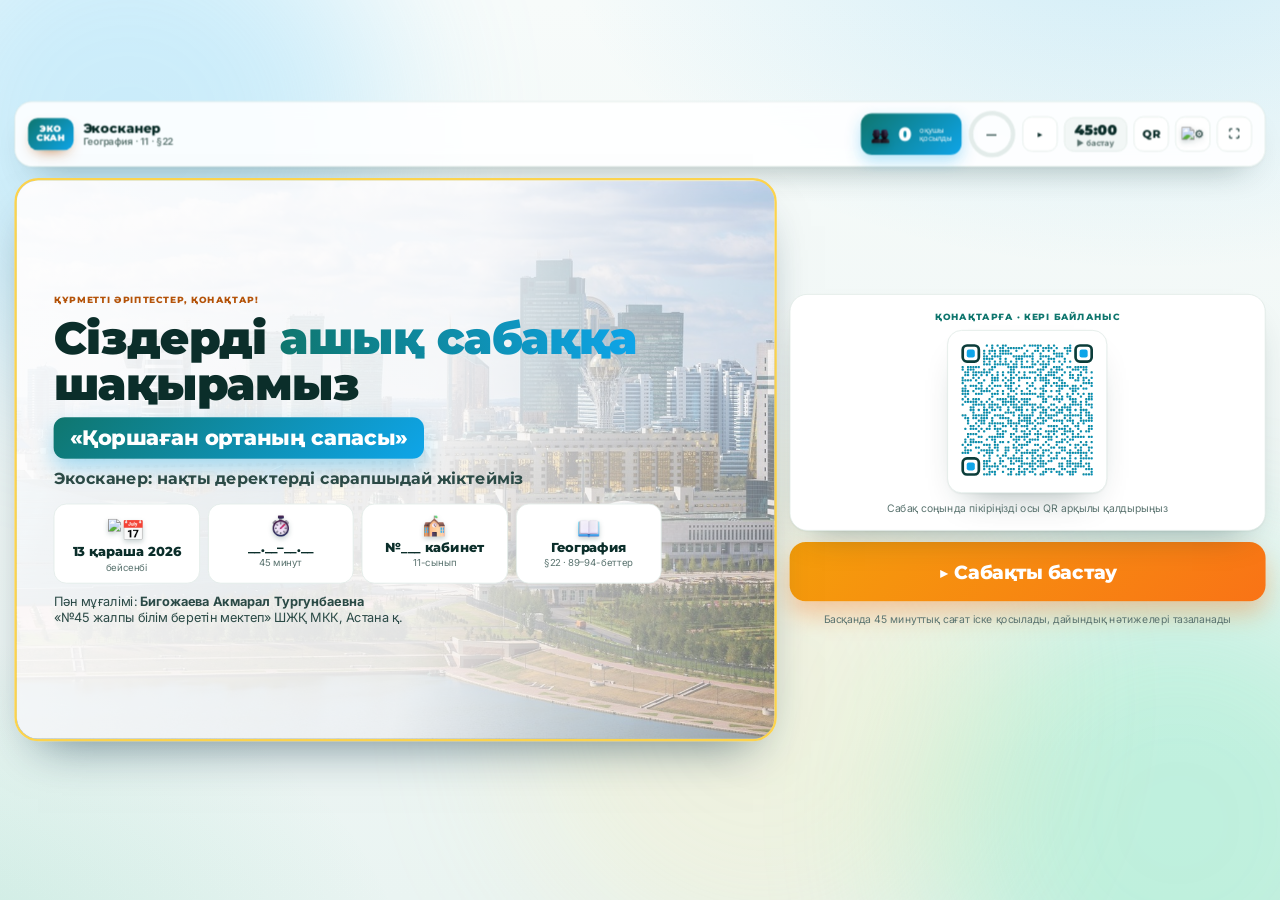
==== ekoskaner/index.html @ 91debafc "Экосканер: География 11 §22 ашық сабағы (тірі нәтижелер, видео, 6 тапсырма) Co-Authored-By: Claude O" ====
<!DOCTYPE html>
<html lang="kk">
<head>
<meta charset="utf-8">
<meta name="viewport" content="width=device-width, initial-scale=1">
<title>Экосканер · Қоршаған ортаның сапасы · География 11</title>
<meta name="description" content="География, 11-сынып, §22 «Қоршаған ортаның сапасы». Ашық сабақ: Экосканер — нақты деректерді жіктейміз.">
<link rel="preconnect" href="https://fonts.googleapis.com"><link rel="preconnect" href="https://fonts.gstatic.com" crossorigin>
<link href="https://fonts.googleapis.com/css2?family=Montserrat:wght@600;700;800;900&family=Inter:wght@400;500;600;700;800&display=swap" rel="stylesheet">
<link rel="stylesheet" href="style.css">
<link rel="stylesheet" href="scan.css">
</head>
<body>
<div class="aurora" aria-hidden="true"><i></i><i></i><i></i></div>

<div id="stageWrap">
  <div id="canvas">
    <header class="bar">
      <div class="case"><span class="case-no">ЭКО<br>СКАН</span><span class="case-t"><b>Экосканер</b><small>География · 11 · §22</small></span></div>
      <nav class="road" id="road"></nav>
      <div class="bar-r">
        <div class="join-chip" id="joinChip" title="Сабаққа қосылған оқушылар"><i>👥</i><b class="join-n">—</b><small>оқушы<br>қосылды</small></div>
        <div class="ring" id="ring" title="Кезең таймері"><svg viewBox="0 0 64 64"><circle cx="32" cy="32" r="28" class="rb"/><circle cx="32" cy="32" r="28" class="rf" id="ringF"/></svg><b id="ringT">00:00</b></div>
        <button class="ib" id="play" title="Кезең таймері: бастау / тоқтату">▶</button>
        <button class="clock" id="clock" title="Сабақтың 45 минуты. Басқанда жаңа сабақ басталады (дайындық нәтижелері тазаланады)"><b id="clk">45:00</b><small id="clkS">▶ бастау</small></button>
        <button class="ib" id="qrBtn" title="QR-код">QR</button>
        <button class="ib" id="gear" title="Мұғалімге">⚙</button>
        <button class="ib" id="fs" title="Толық экран">⛶</button>
      </div>
    </header>
    <main id="main"></main>
    <footer class="foot">
      <button class="nav" id="prev">← Алдыңғы</button>
      <div class="foot-c"><span id="partLbl"></span><b id="stLbl"></b></div>
      <button class="nav pri" id="next">Келесі →</button>
    </footer>
  </div>
</div>

<div id="phone" hidden></div>

<div class="modal" id="qrModal" hidden><div class="mbox"><button class="x" data-close>✕</button><h3 id="qrT">Телефонмен кір</h3><div id="qrBig"></div><p class="mono" id="qrUrl"></p></div></div>
<div class="modal" id="gearModal" hidden><div class="mbox wide"><button class="x" data-close>✕</button><h3>Мұғалімнің панелі</h3><div id="gearBody"></div></div></div>
<div class="over" id="over" hidden></div>
<div class="toast" id="toast"></div>

<script src="vendor/qrcode.js"></script>
<script src="data.js"></script>
<script src="live.js"></script>
<script src="emo.js"></script>
<script src="app.js"></script>
</body>
</html>
---- ekoskaner/style.css ----
:root{
  --ink:#0B2E2A;--ink2:#2B4A46;--mut:#5B7470;--line:#E1EBE8;--bg:#F4F9F8;
  --em:#0F766E;--em2:#10B981;--sky:#0EA5E9;--amb:#F5B700;--red:#DC2626;
  --g1:linear-gradient(120deg,#0B3D3A 0%,#0F766E 40%,#0E9F8E 65%,#0EA5E9 100%);
  --sh:0 1px 2px rgba(11,46,42,.06),0 22px 44px -26px rgba(11,46,42,.45);
  --d:"Montserrat",system-ui,sans-serif;--b:"Inter",system-ui,sans-serif;
}
*{box-sizing:border-box}[hidden]{display:none!important}
html,body{margin:0;height:100%;background:var(--bg);color:var(--ink);font-family:var(--b);-webkit-font-smoothing:antialiased;overflow:hidden}
button{font:inherit;color:inherit;cursor:pointer;border:0;background:none}
h1,h2,h3,h4{font-family:var(--d);margin:0;letter-spacing:-.01em}
p{margin:0}
.aurora{position:fixed;inset:0;z-index:0;background:radial-gradient(1000px 600px at 90% -10%,rgba(14,165,233,.18),transparent 60%),radial-gradient(900px 600px at -10% 110%,rgba(16,185,129,.16),transparent 60%),linear-gradient(180deg,#F7FBFA,#EAF4F2)}
.aurora i{position:absolute;width:40vw;height:40vw;border-radius:50%;filter:blur(80px);opacity:.35;animation:au 26s ease-in-out infinite alternate}
.aurora i:nth-child(1){background:#7dd3fc;left:-10vw;top:-10vw}.aurora i:nth-child(2){background:#6ee7b7;right:-12vw;bottom:-14vw;animation-duration:32s}.aurora i:nth-child(3){background:#fde68a;left:40vw;top:50vh;opacity:.18;animation-duration:38s}
@keyframes au{to{transform:translate(6vw,4vw) scale(1.1)}}

/* ---------- тақта кенебі 1600×900 ---------- */
#stageWrap{position:fixed;inset:0;z-index:1;display:grid;place-items:center}
#canvas{position:absolute;left:50%;top:50%;width:1600px;height:900px;transform-origin:center center;display:flex;flex-direction:column}
.bar{height:82px;margin:14px 18px 0;display:flex;align-items:center;gap:16px;padding:0 16px;background:rgba(255,255,255,.88);border:1px solid var(--line);border-radius:22px;box-shadow:var(--sh);backdrop-filter:blur(12px)}
.case{display:flex;align-items:center;gap:12px;flex:none}
.case-no{font:900 16px var(--d);color:#fff;background:linear-gradient(135deg,#B45309,#F5B700);padding:8px 12px;border-radius:12px;letter-spacing:.06em;box-shadow:0 8px 18px -10px #B45309}
.case-t{display:flex;flex-direction:column;line-height:1.15}.case-t b{font:800 16px var(--d)}.case-t small{color:var(--mut);font-size:12px;font-weight:600}
.road{flex:1;display:flex;gap:6px;align-items:center;min-width:0}
.road .pt{flex:1;display:flex;flex-direction:column;gap:5px;min-width:0}
.road .pt>b{font:800 11px var(--d);letter-spacing:.08em;text-transform:uppercase;color:var(--mut);white-space:nowrap;overflow:hidden;text-overflow:ellipsis}
.road .dots{display:flex;gap:4px}
.road .dots button{flex:1;height:10px;border-radius:5px;background:#E3ECEA;transition:all .3s}
.road .dots button.done{background:#9FDCC6}.road .dots button.on{background:linear-gradient(90deg,var(--em),var(--sky));box-shadow:0 0 0 3px rgba(14,165,233,.2)}
.road .pt.on>b{color:var(--em)}
.bar-r{display:flex;align-items:center;gap:8px;flex:none}
.ring{position:relative;width:60px;height:60px}.ring svg{width:100%;height:100%;transform:rotate(-90deg)}
.ring .rb{fill:none;stroke:#E3ECEA;stroke-width:6}.ring .rf{fill:none;stroke:var(--em);stroke-width:6;stroke-linecap:round;stroke-dasharray:176;transition:stroke-dashoffset .5s,stroke .3s}
.ring b{position:absolute;inset:0;display:grid;place-items:center;font:800 13px var(--d)}
.ring.warn .rf{stroke:var(--amb)}.ring.end .rf{stroke:var(--red)}
.ib{width:44px;height:44px;border-radius:12px;background:#fff;border:1px solid var(--line);font:800 14px var(--d);display:grid;place-items:center}
.ib:hover{border-color:var(--em)}
#play.on{background:var(--em);color:#fff;border-color:var(--em)}
.clock{display:flex;flex-direction:column;align-items:center;padding:4px 12px;border-radius:12px;background:#F2F7F6;border:1px solid var(--line);line-height:1.1}.clock b{font:900 18px var(--d)}.clock small{font-size:10px;color:var(--mut);font-weight:700}
main#main{flex:1;position:relative;margin:14px 18px;min-height:0}
.foot{height:58px;margin:0 18px 14px;display:flex;align-items:center;gap:14px}
.foot-c{flex:1;text-align:center;display:flex;flex-direction:column;line-height:1.2}.foot-c span{font:700 12px var(--d);letter-spacing:.1em;text-transform:uppercase;color:var(--mut)}.foot-c b{font:800 16px var(--d)}
.nav{height:48px;padding:0 22px;border-radius:14px;background:#fff;border:1px solid var(--line);font:800 15px var(--d);box-shadow:var(--sh)}
.nav.pri{background:linear-gradient(135deg,var(--em),var(--em2));color:#fff;border:0}

/* ---------- кезең ---------- */
.st{position:absolute;inset:0;display:flex;flex-direction:column;gap:16px;animation:stin .6s cubic-bezier(.2,.8,.2,1)}
@keyframes stin{from{opacity:0;transform:translateY(16px)}}
.hd{position:relative;overflow:hidden;padding:20px 28px 22px;border-radius:24px;background:var(--g1);color:#fff;box-shadow:0 26px 50px -30px rgba(11,61,58,.9);flex:none}
.hd::after{content:"";position:absolute;inset:auto 0 0 0;height:46px;background:url("data:image/svg+xml,%3Csvg xmlns='http://www.w3.org/2000/svg' viewBox='0 0 1200 60' preserveAspectRatio='none'%3E%3Cpath d='M0 30 C200 0 400 60 600 30 C800 0 1000 60 1200 30 V60 H0Z' fill='%23fff' fill-opacity='.10'/%3E%3C/svg%3E") 0 100%/1200px 46px repeat-x;animation:wv 16s linear infinite}
@keyframes wv{to{background-position:-1200px 100%}}
.hd .k{display:inline-flex;gap:8px;align-items:center;font:700 12px var(--d);letter-spacing:.14em;text-transform:uppercase;background:rgba(255,255,255,.14);border:1px solid rgba(255,255,255,.35);padding:6px 12px;border-radius:999px}
.hd h2{font-size:36px;font-weight:800;margin-top:10px}
.hd p{margin-top:6px;color:#DDF5EF;font-size:16px;max-width:1150px}
.hd .tag{position:absolute;right:26px;top:22px;font:900 14px var(--d);letter-spacing:.08em;color:#3b2a00;background:linear-gradient(135deg,#FDE68A,#F5B700);padding:10px 16px;border-radius:12px;transform:rotate(3deg);box-shadow:0 10px 20px -10px rgba(0,0,0,.5)}
.body{flex:1;min-height:0;display:grid;gap:16px}
.card{background:#fff;border:1px solid var(--line);border-radius:22px;padding:20px 22px;box-shadow:var(--sh);min-height:0;position:relative}
.card h3{font-size:20px;font-weight:800;margin-bottom:10px}
.lbl{font:800 11px var(--d);letter-spacing:.12em;text-transform:uppercase;color:var(--em)}
.big{font:900 54px var(--d);letter-spacing:-.02em;line-height:1}
.muted{color:var(--mut)}.sm{font-size:13px}
.src{position:absolute;right:18px;bottom:12px;font-size:12px;color:var(--mut);font-weight:600}
.btn{display:inline-flex;align-items:center;gap:8px;height:46px;padding:0 20px;border-radius:12px;font:800 15px var(--d);background:linear-gradient(135deg,var(--em),var(--em2));color:#fff;box-shadow:0 12px 24px -14px rgba(15,118,110,.9)}
.btn.lt{background:#fff;color:var(--ink);border:1px solid var(--line);box-shadow:none}
.btn.am{background:linear-gradient(135deg,#F59E0B,#F5B700);color:#2b1d00}
.pill{display:inline-block;font:700 13px var(--b);padding:6px 12px;border-radius:999px;background:#EAF6F3;color:var(--em);border:1px solid #CFEBE2}
.qr-wrap{display:flex;flex-direction:column;align-items:center;gap:8px}
.qr-wrap svg{width:100%;height:auto;display:block}
.qrbox{width:200px;padding:10px;background:#fff;border-radius:18px;border:1px solid var(--line);box-shadow:var(--sh)}
.live{display:flex;gap:10px;flex-wrap:wrap}.live div{flex:1;min-width:90px;background:#F4F9F8;border:1px solid var(--line);border-radius:14px;padding:10px 12px}.live b{font:900 26px var(--d);display:block}.live small{font-size:12px;color:var(--mut);font-weight:600}

/* welcome */
.wel{grid-template-columns:1.35fr 1fr}
.folder{position:relative;border-radius:26px;padding:34px 38px;background:linear-gradient(160deg,#FFFDF5,#FFF6DB);border:1px solid #F3E2A9;box-shadow:var(--sh);overflow:hidden}
.folder::before{content:"";position:absolute;left:34px;top:-1px;width:180px;height:16px;background:#F5D97A;border-radius:0 0 12px 12px}
.folder .stamp{position:absolute;right:30px;top:30px;font:900 20px var(--d);color:#B91C1C;border:4px solid #B91C1C;border-radius:12px;padding:8px 14px;transform:rotate(-10deg);opacity:.85;animation:stamp .7s .4s cubic-bezier(.3,1.6,.5,1) both}
@keyframes stamp{from{transform:rotate(-10deg) scale(2.4);opacity:0}}
.folder h1{font-size:54px;font-weight:900;line-height:1.02;margin-top:14px}
.folder h1 span{background:linear-gradient(90deg,var(--em),var(--sky));-webkit-background-clip:text;background-clip:text;color:transparent}
.folder .gr{font:700 22px var(--d);color:var(--ink2);margin-top:14px}
.folder .meta{display:flex;flex-wrap:wrap;gap:8px;margin-top:18px}
.folder .city{position:absolute;left:0;right:0;bottom:0;height:230px;opacity:.95;-webkit-mask:linear-gradient(transparent,#000 40%);mask:linear-gradient(transparent,#000 40%)}
.folder .city svg{width:100%;height:100%}
.join{display:flex;flex-direction:column;gap:14px;align-items:center;text-align:center}
.groups{display:flex;flex-direction:column;gap:8px;width:100%}
.groups div{display:flex;align-items:center;gap:10px;padding:10px 14px;border-radius:14px;background:#F4F9F8;border:1px solid var(--line);font-weight:700}.groups i{font-style:normal;font-size:20px}

/* goals, rules, assess */
.cols2{grid-template-columns:1.2fr 1fr}
.obj{display:flex;flex-direction:column;gap:10px}
.obj li{list-style:none;display:flex;gap:14px;align-items:flex-start;padding:12px 14px;border-radius:14px;background:#F7FBFA;border:1px solid var(--line);font-size:17px;font-weight:600;animation:rise .5s both}
.obj li b{flex:none;width:34px;height:34px;border-radius:10px;display:grid;place-items:center;color:#fff;background:linear-gradient(135deg,var(--em),var(--sky));font:900 15px var(--d)}
@keyframes rise{from{opacity:0;transform:translateY(14px)}}
.tiers{display:flex;flex-direction:column;gap:10px}.tiers div{padding:14px 16px;border-radius:16px;border-left:6px solid var(--em2);background:#F7FBFA;font-size:17px;animation:rise .5s both}.tiers div:nth-child(2){border-color:var(--sky)}.tiers div:nth-child(3){border-color:var(--amb)}
.rules{grid-template-columns:repeat(5,1fr)}
.rule{display:flex;flex-direction:column;align-items:center;text-align:center;gap:12px;padding:30px 18px;animation:rise .5s both}
.rule .ic{width:96px;height:96px;border-radius:28px;display:grid;place-items:center;font-size:48px;background:linear-gradient(160deg,#EAF6F3,#DDF0FB);box-shadow:inset 0 0 0 1px var(--line)}
.rule h4{font-size:19px;font-weight:800}.rule p{color:var(--mut);font-size:15px}
.crit{display:flex;flex-direction:column;gap:10px}.crit div{display:flex;gap:14px;align-items:center;padding:12px 14px;border-radius:14px;background:#F7FBFA;border:1px solid var(--line);font-size:17px;font-weight:600}
.crit b{flex:none;font:900 18px var(--d);color:#fff;background:linear-gradient(135deg,var(--em),var(--sky));padding:6px 12px;border-radius:10px}
.pbars{display:flex;flex-direction:column;gap:12px}.pbar{display:grid;grid-template-columns:230px 1fr 50px;gap:12px;align-items:center;font-weight:700}
.pbar i{height:16px;border-radius:8px;background:linear-gradient(90deg,var(--em2),var(--sky));animation:grow 1.2s both}@keyframes grow{from{width:0!important}}
.scale{display:grid;grid-template-columns:repeat(3,1fr);gap:10px;margin-top:16px}.scale div{padding:12px;border-radius:14px;text-align:center;font-weight:800}

/* brief */
.brief{grid-template-rows:1fr auto}
.bnav{display:flex;gap:8px;align-items:center;justify-content:center}
.bnav button{padding:8px 14px;border-radius:12px;background:#fff;border:1px solid var(--line);font:700 13px var(--d)}.bnav button.on{background:var(--em);color:#fff;border-color:var(--em)}
.bs{display:grid;gap:16px;min-height:0;animation:stin .5s both}
.diag{position:relative;display:grid;grid-template-columns:1fr 1.2fr 1fr;grid-template-rows:1fr 1fr;gap:18px;height:100%}
.diag .c{grid-column:2;grid-row:1/3;align-self:center;text-align:center;padding:30px;border-radius:30px;background:var(--g1);color:#fff;font:800 26px var(--d);box-shadow:var(--sh)}
.tile{border-radius:24px;padding:22px;color:#fff;display:flex;flex-direction:column;justify-content:center;gap:8px;font:800 24px var(--d);box-shadow:var(--sh);animation:pop .6s cubic-bezier(.3,1.5,.5,1) both}
.tile i{font-style:normal;font-size:52px}
@keyframes pop{from{opacity:0;transform:scale(.7)}}
.def{font-size:21px;line-height:1.5;font-weight:600}
.def b{color:var(--em)}
.norms{display:grid;grid-template-columns:repeat(4,1fr);gap:12px}.norms div{padding:18px 14px;border-radius:16px;text-align:center;font:800 17px var(--d);background:#F4F9F8;border:1px solid var(--line);animation:pop .5s both}
.haz{display:grid;grid-template-columns:repeat(4,1fr);gap:12px}.haz div{border-radius:18px;padding:16px;color:#fff;animation:pop .5s both}.haz b{font:900 36px var(--d);display:block}
.gtab{display:grid;grid-template-columns:repeat(4,1fr);gap:12px}.gtab div{border-radius:20px;padding:20px;color:#fff;animation:pop .5s both}.gtab b{font:900 26px var(--d);display:block;margin-bottom:8px}.gtab span{display:block;font-weight:700;font-size:17px}
.flow{display:flex;align-items:stretch;gap:12px}.flow div{flex:1;padding:20px;border-radius:20px;background:#fff;border:1px solid var(--line);box-shadow:var(--sh);animation:pop .5s both}.flow b{font:900 40px var(--d);color:var(--em);display:block}.flow span{font:800 18px var(--d)}.flow .ar{flex:none;align-self:center;font:900 30px var(--d);color:var(--sky);background:none;border:0;box-shadow:none;padding:0}
.facts{display:grid;grid-template-columns:repeat(3,1fr);gap:12px}.facts div{padding:14px 16px;border-radius:16px;background:#fff;border:1px solid var(--line);animation:pop .5s both}.facts b{font:900 28px var(--d);color:var(--em);display:block}.facts span{font-weight:700;font-size:15px;display:block}.facts small{color:var(--mut);font-size:12.5px}
.chart svg{width:100%;height:auto;display:block}.chart .ax{font:600 13px var(--b);fill:#5B7470}.chart .val{font:800 14px var(--d);fill:#0B2E2A}.chart .bnd{font:700 12px var(--b);fill:#9a5a3a}
.ch-line{stroke-dasharray:1;stroke-dashoffset:1;animation:dl 2.2s ease forwards}@keyframes dl{to{stroke-dashoffset:0}}
.ch-bar{animation:gb 1.3s cubic-bezier(.3,1.3,.5,1) both}@keyframes gb{from{transform:scaleY(0)}}
video{width:100%;height:100%;object-fit:contain;background:#000;border-radius:18px}
.scene{border-radius:20px;overflow:hidden;border:1px solid var(--line)}.scene svg{width:100%;height:100%;display:block}

/* тапсырма + тірі нәтиже */
.task{grid-template-columns:1fr 290px}
.side{display:flex;flex-direction:column;gap:12px}
.side .qrbox{width:100%}
.res{display:flex;flex-direction:column;gap:8px}
/* e1 */
.bank{display:flex;flex-wrap:wrap;gap:8px;min-height:60px;padding:10px;border-radius:16px;border:2px dashed #CFE3DE;background:#FAFDFC}
.chip{padding:10px 14px;border-radius:12px;background:#fff;border:1px solid var(--line);font-weight:700;font-size:15px;box-shadow:0 6px 12px -10px rgba(0,0,0,.4);transition:transform .15s}
.chip.sel{outline:3px solid var(--sky);transform:translateY(-2px)}.chip.ok{background:#E8F8F1;border-color:#86EFAC}.chip.no{background:#FDECEC;border-color:#FCA5A5}
.cats{display:grid;grid-template-columns:repeat(4,1fr);gap:12px;flex:1}
.cat{border-radius:18px;padding:12px;background:#F7FBFA;border:2px solid var(--line);display:flex;flex-direction:column;gap:8px;min-height:180px;transition:border-color .2s}
.cat h4{font-size:17px;font-weight:800}.cat.hot{border-color:var(--sky);background:#EFF8FE}
/* e2 / e5 / e3 questions */
.qs{display:flex;flex-direction:column;gap:10px;overflow:auto}
.q{padding:12px 14px;border-radius:16px;background:#F7FBFA;border:1px solid var(--line)}
.q p{font-weight:700;font-size:16px;margin-bottom:8px}
.opts{display:flex;flex-wrap:wrap;gap:8px}
.opt{padding:9px 14px;border-radius:12px;background:#fff;border:1px solid var(--line);font-weight:700;font-size:14px}
.opt.ok{background:#16A34A;color:#fff;border-color:#16A34A}.opt.no{background:#DC2626;color:#fff;border-color:#DC2626}.opt.dim{opacity:.5}
.exp{margin-top:8px;font-size:14px;color:var(--ink2);font-weight:600}
.score{font:900 22px var(--d);color:var(--em)}
/* e3 lab */
.lab-r{padding:14px 16px;border-radius:16px;background:#F7FBFA;border:1px solid var(--line)}
.lab-r .h{display:flex;justify-content:space-between;font-weight:800;font-size:17px}.lab-r .h span{color:var(--mut);font-weight:600}
.lab-r input{width:100%;accent-color:var(--em);height:26px;margin:8px 0 2px}
.lab-r .v{font:900 22px var(--d);color:var(--em)}
.lab-f{font:800 24px/1.6 var(--d)}.lab-f .ok{color:var(--em)}.lab-f .bad{color:var(--red)}
.meter{position:relative;height:30px;border-radius:15px;background:#EEF3F2;overflow:hidden}.meter i{display:block;height:100%;border-radius:15px;transition:width .4s}.meter .one{position:absolute;left:50%;top:0;bottom:0;border-left:3px dashed var(--ink);padding-left:8px;font:800 12px var(--d);line-height:30px}
.verd{margin-top:10px;font:800 18px var(--d);padding:10px 14px;border-radius:12px}.verd.ok{background:#E8F8F1;color:var(--em)}.verd.bad{background:#FDECEC;color:#B91C1C}
/* e4 */
.tabs{display:flex;gap:8px}.tabs button{padding:10px 16px;border-radius:12px;background:#fff;border:1px solid var(--line);font:800 14px var(--d)}.tabs button.on{background:var(--ink);color:#fff;border-color:var(--ink)}
.chat{flex:1;min-height:0;overflow:auto;border-radius:20px;padding:18px;background:linear-gradient(160deg,#0B2E2A,#0F4C47);display:flex;flex-direction:column;gap:12px}
.chat .ai{align-self:center;font:700 12px var(--d);letter-spacing:.1em;color:#FDE68A;text-transform:uppercase}
.msg{max-width:88%;padding:12px 16px;border-radius:18px;font-size:16px;line-height:1.5}
.msg.q{align-self:flex-end;background:var(--amb);color:#2b1d00;font-weight:700}
.msg.a{align-self:flex-start;background:#fff}
.sent{cursor:pointer;border-radius:6px;padding:1px 3px;transition:background .2s}.sent:hover{background:#FEF3C7}
.sent.err{background:#FDECEC;text-decoration:line-through;text-decoration-color:var(--red)}.sent.fine{background:#E8F8F1}
.fix{display:block;margin:6px 0 10px;padding:10px 12px;border-radius:12px;background:#FFFBEB;border:1px solid #FDE68A;font-size:14px}
.fix .opts{margin-top:6px}
/* verdict */
.ver{grid-template-columns:1fr 1fr 1.1fr}
.lead{display:flex;flex-direction:column;gap:8px}.lead div{display:grid;grid-template-columns:34px 1fr 60px;align-items:center;gap:8px;padding:10px 12px;border-radius:12px;background:#F7FBFA;border:1px solid var(--line);font-weight:700}
.lead div:nth-child(1){background:#FFF7DB;border-color:#FDE68A}.lead i{font-style:normal;font:900 18px var(--d);color:var(--em)}.lead span:last-child{text-align:right;font:900 18px var(--d)}
.gbars{display:flex;flex-direction:column;gap:12px}.gb{display:grid;grid-template-columns:150px 1fr 50px;gap:10px;align-items:center;font-weight:700}.gb .tr{height:22px;border-radius:11px;background:#EEF3F2;overflow:hidden}.gb .tr i{display:block;height:100%;border-radius:11px;transition:width .8s}
.vlist{display:flex;flex-direction:column;gap:10px}.vlist div{padding:12px 14px;border-radius:14px;background:#F7FBFA;border-left:5px solid var(--em2);font-size:16px;font-weight:600;animation:rise .5s both}
.closed{position:absolute;right:24px;bottom:20px;font:900 22px var(--d);color:#B91C1C;border:4px solid #B91C1C;border-radius:12px;padding:8px 14px;transform:rotate(-8deg);animation:stamp .7s 1.6s cubic-bezier(.3,1.6,.5,1) both}
/* feedback */
.fb{grid-template-columns:1fr 1.25fr}
.sky{display:grid;grid-template-columns:repeat(4,1fr);gap:10px}.sky button{padding:14px 8px;border-radius:16px;border:1px solid var(--line);display:flex;flex-direction:column;align-items:center;gap:6px;font-weight:700;font-size:14px}
.sky button i{font-style:normal;font-size:38px}.sky button b{font:900 24px var(--d)}
.sky button:nth-child(1){background:#EFEDEA}.sky button:nth-child(2){background:#EEF5F9}.sky button:nth-child(3){background:#EAF7FF}.sky button:nth-child(4){background:#E9FBF1}
.wall{display:grid;grid-template-columns:repeat(2,1fr);gap:10px;overflow:auto;align-content:start}
.note{padding:12px 14px;border-radius:16px;background:#FFFDF2;border:1px solid #FDE68A;font-size:14.5px;animation:pop .5s both}.note b{display:block;font-family:var(--d);font-size:13px;color:var(--em)}.note .st{color:#F59E0B}
.inp,textarea{width:100%;font:inherit;font-size:15px;padding:11px 13px;border-radius:12px;border:1px solid #CFE3DE;background:#fff}
textarea{min-height:70px;resize:vertical}
.stars{display:flex;gap:4px}.stars button{font-size:28px;filter:grayscale(1);opacity:.4}.stars button.on{filter:none;opacity:1}
/* home, bye */
.hw{grid-template-columns:repeat(3,1fr)}.hw .card{display:flex;flex-direction:column;gap:12px;animation:rise .5s both}.hw .lv{align-self:flex-start}
.bye{display:grid;grid-template-columns:1fr 1.1fr;gap:16px}
.bye .w{display:flex;flex-direction:column;justify-content:center;gap:18px;padding:40px}
.bye h1{font-size:64px;font-weight:900;background:linear-gradient(90deg,var(--em),var(--sky));-webkit-background-clip:text;background-clip:text;color:transparent}
.bye .wish{font:700 26px/1.45 var(--d);color:var(--ink2)}

/* модаль, overlay, toast */
.modal{position:fixed;inset:0;z-index:50;background:rgba(11,46,42,.45);display:grid;place-items:center;backdrop-filter:blur(4px)}
.mbox{position:relative;background:#fff;border-radius:24px;padding:26px;width:min(520px,92vw);max-height:90vh;overflow:auto;text-align:center;box-shadow:var(--sh)}
.mbox.wide{width:min(860px,94vw);text-align:left}
.mbox .x{position:absolute;right:14px;top:12px;font-size:20px}
#qrBig{width:min(380px,80vw);margin:14px auto}
.mono{font:600 12px ui-monospace,monospace;color:var(--mut);word-break:break-all}
.over{position:fixed;inset:0;z-index:60;background:rgba(11,46,42,.55);display:grid;place-items:center;backdrop-filter:blur(6px)}
.over .ob{background:#fff;border-radius:28px;padding:34px 48px;text-align:center;box-shadow:var(--sh)}
.over .ob b{display:block;font:900 96px var(--d);color:var(--em)}
.toast{position:fixed;left:50%;bottom:28px;transform:translate(-50%,120px);z-index:70;background:var(--ink);color:#fff;padding:12px 20px;border-radius:14px;font-weight:700;transition:transform .35s}
.toast.on{transform:translate(-50%,0)}
.gear-grid{display:grid;grid-template-columns:repeat(2,1fr);gap:12px;margin-top:14px}
.gear-grid button{text-align:left;padding:14px 16px;border-radius:14px;border:1px solid var(--line);background:#F7FBFA}.gear-grid b{display:block;font-family:var(--d)}.gear-grid small{color:var(--mut)}
.kmj table{width:100%;border-collapse:collapse;font-size:13.5px}.kmj td,.kmj th{border:1px solid var(--line);padding:7px 9px;vertical-align:top;text-align:left}.kmj th{background:#EAF6F3}

/* ---------- ТЕЛЕФОН ---------- */
body.ph{overflow:auto}
body.ph #stageWrap{display:none}
#phone{position:relative;z-index:1;max-width:560px;margin:0 auto;padding:14px 14px 40px;display:flex;flex-direction:column;gap:14px}
.ph-top{display:flex;align-items:center;gap:10px;padding:10px 12px;border-radius:18px;background:#fff;border:1px solid var(--line);box-shadow:var(--sh)}
.ph-top .me{flex:1;font-weight:800}.ph-top .sc{font:900 18px var(--d);color:var(--em)}
.ph-h{padding:16px 18px;border-radius:20px;background:var(--g1);color:#fff}.ph-h small{font:700 11px var(--d);letter-spacing:.12em;text-transform:uppercase;opacity:.85}.ph-h h2{font-size:22px;margin-top:4px}
.ph .card{padding:16px}
.ph .cats{grid-template-columns:1fr 1fr}
.ph .cat{min-height:110px}
.ph-list{display:flex;flex-direction:column;gap:8px}.ph-list button{text-align:left;padding:14px 16px;border-radius:14px;background:#fff;border:1px solid var(--line);font-weight:700;display:flex;justify-content:space-between}
.ph-list button.now{border-color:var(--em);background:#EAF6F3}
.gpick{display:flex;flex-direction:column;gap:8px}.gpick button{padding:14px;border-radius:14px;border:2px solid var(--line);background:#fff;font-weight:800;text-align:left}.gpick button.on{border-color:var(--em);background:#EAF6F3}
.follow{font-size:13px;color:var(--mut);text-align:center}
/* Gemini видеосы — кинематографиялық фон */
.folder.vid{background:#06222A;border-color:rgba(255,255,255,.18);color:#fff}
.folder.vid .fv{position:absolute;inset:0;width:100%;height:100%;object-fit:cover;z-index:0}
.folder.vid .fshade{position:absolute;inset:0;z-index:0;background:linear-gradient(100deg,rgba(4,28,34,.92) 0%,rgba(4,28,34,.72) 45%,rgba(4,28,34,.15) 100%),linear-gradient(0deg,rgba(4,28,34,.7),transparent 45%)}
.folder.vid>*:not(.fv):not(.fshade){position:relative;z-index:1}
.folder.vid .stamp{position:absolute}
.folder.vid h1{color:#fff}.folder.vid h1 span{background:linear-gradient(90deg,#5EEAD4,#7DD3FC);-webkit-background-clip:text;background-clip:text;color:transparent}
.folder.vid .lbl{color:#A7F3D0}.folder.vid .gr{color:#E2F3F1}.folder.vid .muted{color:#CDE3E0!important}
.folder.vid .pill{background:rgba(255,255,255,.14);color:#fff;border:1px solid rgba(255,255,255,.25);backdrop-filter:blur(6px)}
.vcard{position:relative;overflow:hidden}.vcard video{position:absolute;inset:0;width:100%;height:100%;object-fit:cover}
.vcard .vcap{position:absolute;left:20px;right:20px;bottom:20px;padding:14px 20px;border-radius:16px;background:rgba(4,28,34,.68);backdrop-filter:blur(8px);color:#fff;font:700 22px var(--d)}.vcard .vcap b{color:#FCD34D}
.body>*{min-height:0}.task>.card,.task>aside{min-height:0;overflow:auto}
.rule{justify-content:center;position:relative;overflow:hidden}
.rule .ic{width:96px!important;height:96px!important;font-size:50px!important}
.rule h4{font-size:22px!important}.rule p{font-size:16px!important;line-height:1.5}
.rule::after{content:attr(data-n);position:absolute;right:14px;bottom:-18px;font:900 120px var(--d);color:rgba(15,118,110,.07)}
.wel .folder{min-height:0}
.folder.vid .stamp{position:absolute!important;z-index:2;top:30px!important;right:34px!important;left:auto!important;bottom:auto!important;width:auto!important;height:auto!important;color:#FECDD3!important;border-color:#F43F5E!important;background:rgba(80,0,16,.35);text-shadow:0 0 14px rgba(244,63,94,.7)}
/* ===== 3D иконкалар мен инфографика ===== */
.e3{height:1.25em;width:auto;vertical-align:-.26em;display:inline-block;filter:drop-shadow(0 3px 3px rgba(0,50,50,.22));user-select:none}
@keyframes fl{0%,100%{transform:translateY(0) rotate(0) scale(1)}50%{transform:translateY(-9%) rotate(-5deg) scale(1.04)}}
@keyframes spin3{0%,100%{transform:perspective(500px) rotateY(-14deg) translateY(0)}50%{transform:perspective(500px) rotateY(14deg) translateY(-6%)}}
.rule .ic .e3,.tile i .e3,.sky i .e3,.fi .e3,.big3 .e3,.gi .e3,.groups i .e3,.diag .e3{animation:fl 3.6s ease-in-out infinite;filter:drop-shadow(0 10px 8px rgba(0,40,40,.28))}
.rule:nth-child(2n) .e3,.tile:nth-child(2n) .e3,.sky button:nth-child(2n) .e3,.facts div:nth-child(2n) .e3{animation-delay:-1.4s}
.rule:nth-child(3n) .e3,.facts div:nth-child(3n) .e3{animation-delay:-2.4s}
.rule .ic{background:radial-gradient(circle at 50% 35%,#fff,#E3F3F0 70%)!important;box-shadow:inset 0 -6px 14px rgba(15,118,110,.12),0 10px 24px rgba(15,118,110,.14)!important}
.rule .ic .e3{height:68px}
.tile i .e3{height:84px}.tile{position:relative;overflow:hidden}
.tile::before,.gtab div::before,.haz div::before,.diag .c::before{content:"";position:absolute;inset:0;background:linear-gradient(115deg,transparent 30%,rgba(255,255,255,.35) 45%,transparent 60%);transform:translateX(-120%);animation:shine 5s ease-in-out infinite;pointer-events:none}
@keyframes shine{0%,60%{transform:translateX(-120%)}100%{transform:translateX(120%)}}
.tile,.gtab div,.haz div{box-shadow:inset 0 2px 0 rgba(255,255,255,.35),inset 0 -10px 18px rgba(0,0,0,.14),0 9px 0 rgba(0,0,0,.14),0 22px 34px rgba(0,40,40,.18)!important;position:relative;overflow:hidden}
.diag .c{position:relative;overflow:hidden;animation:spin3 7s ease-in-out infinite}
.sky button i .e3{height:56px}
.facts div{position:relative;padding-left:84px!important;min-height:92px}.fi{position:absolute;left:12px;top:50%;margin-top:-30px;font-style:normal}.fi .e3{height:60px}
.big3{font-size:0}.big3 .e3{height:92px}.hwc{align-items:flex-start}
.gtab .gi{font-style:normal;float:right}.gtab .gi .e3{height:58px;margin:-6px -4px 0 0}
.groups i .e3{height:30px}
.obj li .e3{height:1.5em;vertical-align:-.4em}
.tiers .e3{height:1.6em;vertical-align:-.45em}
.cat h4 .e3{height:1.6em}
.chip .e3,.opt .e3{height:1.2em}
.ch-bar{animation:barUp .9s cubic-bezier(.3,1.3,.5,1) both}@keyframes barUp{from{transform:scaleY(0)}}
.ch-area{animation:fadeA 1.4s .4s both}@keyframes fadeA{from{opacity:0}}
.flow div .e3{height:44px;display:block;margin:4px 0 6px;animation:fl 3.6s ease-in-out infinite}
.norms div .e3{height:46px;display:block;margin:0 auto 8px;animation:fl 4s ease-in-out infinite}
.haz div .e3{height:34px}
.vlist .e3{height:1.6em;vertical-align:-.45em}
.ph .e3{vertical-align:-.3em}
.gpick .e3{height:1.5em}

.facts{gap:10px}.facts div{padding:10px 12px 10px 70px!important;min-height:0}.fi{left:10px;margin-top:-24px}.fi .e3{height:48px}.facts b{font-size:24px}
.bs{min-height:0;overflow:hidden}.bs .facts div{min-height:0}.bs .facts small{display:none}
---- ekoskaner/scan.css ----
/* ЭКОСКАНЕР — қосымша стильдер (style.css негізінде) */
:root{--scan:#14B8A6;--scan2:#0EA5E9}
.case-no{font-size:11px!important;line-height:1.05;text-align:center;background:linear-gradient(135deg,#0F766E,#0EA5E9)!important;padding:8px 10px!important}
.case-no.sm{font-size:10px!important;padding:6px 8px!important;color:#fff;border-radius:10px;font-weight:900}
.road .pt.p0{flex:.35}
.join-chip{display:flex;align-items:center;gap:6px;height:52px;padding:0 12px;border-radius:14px;background:linear-gradient(135deg,#0F766E,#0EA5E9);color:#fff;box-shadow:0 8px 18px rgba(14,165,233,.3)}
.join-chip i{font-style:normal;font-size:20px}.join-chip b{font:900 24px var(--d);min-width:24px;text-align:center}.join-chip small{font-size:9.5px;line-height:1.1;opacity:.9}
.join-chip.off{filter:grayscale(1);opacity:.55}
.clock{cursor:pointer;border:1px solid var(--line)}.clock.on{background:linear-gradient(135deg,#0F766E,#0EA5E9);color:#fff;border-color:transparent}.clock.on small{color:#E0F7F4}
.trow{display:flex;gap:10px;align-items:center;flex-wrap:wrap;margin-top:10px}.trow.c{justify-content:center}
.fcol{display:flex;flex-direction:column;gap:10px}.c{text-align:center;align-items:center}
.lbl.gold{color:#B45309}
/* шақырту */
body.inviting .foot,body.inviting .road{visibility:hidden}
.inv{grid-template-columns:1.6fr 1fr}
.inv-card{position:relative;border-radius:30px;overflow:hidden;box-shadow:0 30px 60px -30px rgba(0,40,60,.6);border:3px solid #FCD34D}
.inv-ph{position:absolute;inset:0;background-size:cover;background-position:center;animation:kb 20s ease-in-out infinite alternate}
@keyframes kb{from{transform:scale(1)}to{transform:scale(1.1)}}
.inv-in{position:relative;height:100%;padding:40px 46px;display:flex;flex-direction:column;gap:12px;justify-content:center;background:linear-gradient(100deg,rgba(255,255,255,.95) 0%,rgba(255,255,255,.88) 55%,rgba(255,255,255,.35) 100%)}
.inv-in h1{font-size:56px;font-weight:900;line-height:1.04}.inv-in h1 span{background:linear-gradient(90deg,#0F766E,#0EA5E9);-webkit-background-clip:text;background-clip:text;color:transparent}
.inv-topic{display:inline-block;align-self:flex-start;padding:10px 20px;border-radius:14px;background:linear-gradient(135deg,#0F766E,#0EA5E9);color:#fff;font:800 26px var(--d);box-shadow:0 12px 26px rgba(14,165,233,.35)}
.inv-sub{font:700 20px var(--d);color:var(--ink2)}
.inv-grid{display:grid;grid-template-columns:repeat(4,1fr);gap:10px;margin-top:8px;max-width:760px}
.inv-grid div{background:#fff;border:1px solid var(--line);border-radius:16px;padding:12px;text-align:center;display:flex;flex-direction:column;gap:2px}
.inv-grid i{font-style:normal;font-size:24px}.inv-grid b{font:800 16px var(--d)}.inv-grid small{color:var(--mut);font-size:12px}
.inv-t{font-size:16px;color:var(--ink2)}
.inv-side{display:flex;flex-direction:column;gap:14px;justify-content:center}
.btn.big{height:74px;font-size:24px;border-radius:20px;justify-content:center}
.btn.go{background:linear-gradient(135deg,#F59E0B,#F97316);color:#fff;box-shadow:0 16px 30px rgba(249,115,22,.35);animation:pulse 2s infinite}
@keyframes pulse{0%,100%{transform:scale(1)}50%{transform:scale(1.03)}}
/* сәлемдесу */
.wel2{grid-template-columns:1.5fr 1fr}
.hook{position:relative;border-radius:26px;overflow:hidden;background-size:cover;background-position:center}
.hook-in{position:absolute;inset:0;padding:30px 34px;display:flex;flex-direction:column;justify-content:flex-end;gap:14px;background:linear-gradient(180deg,rgba(2,20,24,.15),rgba(2,20,24,.85));color:#fff}
.hook-in .lbl{color:#5EEAD4}.hook-in h3{font-size:32px;font-weight:900}
.hooks{display:grid;grid-template-columns:repeat(4,1fr);gap:10px}
.hooks div{position:relative;padding:14px;border-radius:16px;background:rgba(4,30,36,.75);border:1px solid rgba(94,234,212,.45);animation:stin .6s both}
.hooks b{display:block;font:900 28px var(--d)}.hooks span{font-size:12.5px;opacity:.85}
.hooks em{position:absolute;right:-8px;top:-10px;width:28px;height:28px;border-radius:50%;background:#F43F5E;font:900 17px/28px var(--d);font-style:normal;text-align:center}
.join .qrbox{width:210px}
.groups div{--gc:#0F766E;border-left:6px solid var(--gc)}.groups div b{margin-left:auto;font:900 20px var(--d);color:var(--gc)}
.bigjoin{display:flex;align-items:baseline;gap:10px;justify-content:center}.bigjoin b{font:900 54px var(--d);color:var(--em)}.bigjoin span{font-weight:700;color:var(--mut)}
.crit div span small{color:var(--mut);font-weight:700}
.scale.v{grid-template-columns:1fr;gap:8px}.scale.v div{padding:14px;font-size:17px}
.pbar span small{display:block;color:var(--mut);font-size:12px}
.vid{grid-template-rows:1fr}.vid video{height:100%}
/* жаңа сабақ */
.learn{grid-template-rows:auto 1fr;gap:12px}
.lnav{display:flex;gap:8px;justify-content:center}.lnav button{padding:10px 18px;border-radius:14px;background:#fff;border:1px solid var(--line);font:800 15px var(--d)}
.lnav button.on{background:linear-gradient(135deg,#0F766E,#0EA5E9);color:#fff;border-color:transparent;box-shadow:0 10px 20px rgba(14,165,233,.3)}
.lbox{display:grid;grid-template-rows:1fr auto;gap:10px;min-height:0}.lpane{min-height:0;animation:stin .5s both}
.lfoot{display:flex;gap:12px;align-items:center}.ask{flex:1;padding:12px 16px;border-radius:14px;background:#FFF7DB;border:1px solid #FDE68A;font-size:16px;font-weight:600}
.src2{font-size:12px;color:var(--mut);max-width:520px;text-align:right}
.diag2{position:relative;height:100%;display:grid;grid-template-columns:1fr 1fr;grid-template-rows:1fr 1fr;gap:16px}
.diag2 .tile{padding:20px 24px;justify-content:flex-end;gap:6px}.diag2 .tile b{font:900 26px var(--d)}.diag2 .tile small{font-size:16px;opacity:.95;font-weight:600}
.diag2 .tile:nth-child(2),.diag2 .tile:nth-child(4){text-align:right;align-items:flex-end}
.dc{position:absolute;left:50%;top:50%;transform:translate(-50%,-50%);width:330px;padding:24px;border-radius:26px;background:#fff;text-align:center;font:900 21px/1.3 var(--d);box-shadow:0 20px 50px rgba(0,40,60,.3);border:3px solid var(--scan);animation:dcpop .7s .4s both}
.dc small{display:block;font:700 12px var(--b);color:var(--mut);margin-top:6px;letter-spacing:.1em;text-transform:uppercase}
@keyframes dcpop{0%{opacity:0;transform:translate(-50%,-50%) scale(.6)}100%{opacity:1;transform:translate(-50%,-50%) scale(1)}}
.l2{display:flex;flex-direction:column;gap:14px;height:100%}
.norms4{display:grid;grid-template-columns:repeat(4,1fr);gap:14px;flex:1}.norms4 .card{display:flex;flex-direction:column;gap:8px;animation:stin .6s both}
.norms4 b{font:900 20px var(--d)}.norms4 p{font-size:15px;color:var(--ink2)}
.ic2{font-size:0}.ic2 .e3{height:64px}
.eff{display:flex;flex-direction:column;gap:8px}.eff>div{display:flex;align-items:center;gap:8px}.eff b{flex:1;padding:12px;border-radius:14px;color:#fff;text-align:center;font:800 15px var(--d);animation:stin .5s both}.eff em{font-style:normal;font:900 20px var(--d);color:var(--scan)}
.hz4{display:grid;grid-template-columns:repeat(4,1fr);gap:16px;height:82%}
.hz4 div{border-radius:24px;padding:22px;color:#fff;display:flex;flex-direction:column;gap:8px;box-shadow:inset 0 2px 0 rgba(255,255,255,.3),0 10px 0 rgba(0,0,0,.18),0 24px 40px rgba(0,0,0,.2);animation:stin .6s both}
.hz4 b{font:900 70px/1 var(--d)}.hz4 span{font:800 18px var(--d);margin-bottom:8px}.hz4 em{font-style:normal;padding:10px 12px;border-radius:12px;background:rgba(0,0,0,.25);font-weight:700}
.def.c{text-align:center;margin-top:12px}
.l4{display:grid;grid-template-columns:1.25fr 1fr;gap:14px;height:100%}
.lv4{display:grid;grid-template-columns:repeat(4,1fr);gap:10px}
.lvc{border-radius:18px;padding:10px;background:#F7FBFA;border:2px dashed var(--line);display:flex;flex-direction:column;gap:8px}
.lvc .h{border-radius:12px;padding:10px;color:#fff;font:900 16px var(--d)}.lvc .h span{display:block;font:700 11px var(--b);opacity:.92}
.city{border-radius:14px;padding:10px 12px;background:#fff;border:1px solid var(--line);box-shadow:0 6px 14px rgba(0,40,60,.08);animation:drop .7s cubic-bezier(.3,1.3,.5,1) both}
@keyframes drop{from{opacity:0;transform:translateY(-120px)}to{opacity:1;transform:none}}
.city b{font:900 18px var(--d)}.city .v{font:800 13px var(--d);margin-top:2px}.city .v span{color:#EA580C}.city small{display:block;color:var(--mut);font-size:11.5px;margin-top:2px}
.l4c .val{font:900 13px var(--d);fill:#0B1F2A}.l4c .sm2{font-size:11px}.rule2{margin-top:8px;font-weight:700}
.l5{display:grid;grid-template-columns:1fr 1fr;gap:16px;height:100%}
.wcl{display:flex;flex-direction:column;gap:8px}.wcl div{flex:1;display:flex;align-items:center;gap:14px;padding:0 16px;border-radius:14px;color:#fff;animation:stin .5s both}
.wcl b{font:900 30px var(--d);width:34px}.wcl span{font:800 17px var(--d);flex:1}.wcl small{font-weight:700;font-size:13px;opacity:.92}
.wx{display:flex;gap:14px;align-items:center}.wx b{font:900 18px var(--d)}.wx p{color:var(--ink2);margin-top:3px}.red{color:#B91C1C}
.ic2 .e3{height:56px}
.l6{display:flex;flex-direction:column;gap:14px;height:100%}
.l6 .flow div{flex-direction:column;align-items:center;text-align:center;gap:4px}.l6 .flow em{font-style:normal;font-size:0}.l6 .flow em .e3{height:58px}
.l6 .flow b{font:900 30px var(--d);color:var(--em)}.l6 .flow span{font:800 16px var(--d)}
.l6b{display:grid;grid-template-columns:1.2fr 1fr;gap:14px;flex:1}.mth{font-size:16px;margin-top:10px}
.lvls{display:flex;flex-wrap:wrap;gap:8px;align-items:center;margin-top:10px}.lvls span{padding:8px 12px;border-radius:12px;background:#EEF7F5;font-weight:800}.lvls em{font-style:normal;color:var(--em);font-weight:900}
/* тапсырмалар */
.mode{display:inline-block;padding:6px 12px;border-radius:999px;font:800 13px var(--d);background:rgba(255,255,255,.22);margin-left:4px}
.task{grid-template-columns:1fr 330px;grid-template-rows:auto 1fr}
.task .how{grid-column:1/3}
.how{display:flex;align-items:center;gap:10px}
.how div{flex:1;display:flex;align-items:center;gap:10px;padding:10px 14px;border-radius:14px;background:linear-gradient(135deg,#ECFEFF,#F0FDF4);border:1px solid #A7F3D0;font:800 15px var(--d);animation:stin .5s both}
.how i{font-style:normal;width:30px;height:30px;border-radius:50%;display:grid;place-items:center;background:linear-gradient(135deg,#0F766E,#0EA5E9);color:#fff;flex:none}
.how span{font:900 18px var(--d);color:var(--scan)}
.tk{overflow:auto;display:flex;flex-direction:column;gap:10px}
.task .side{grid-row:2}
.res-c{display:flex;flex-direction:column;gap:10px;height:100%;min-height:0}
.res-h{display:flex;gap:12px;align-items:center}.qrmini{width:96px;flex:none;padding:6px;background:#fff;border:1px solid var(--line);border-radius:12px}.qrmini svg{width:100%;display:block}
.res-n{font:700 15px var(--b);margin-top:4px}.res-n b{font:900 20px var(--d);color:var(--em)}
.res-list{flex:1;overflow:auto;display:flex;flex-direction:column;gap:6px}
.rr{display:grid;grid-template-columns:26px 1fr auto auto;grid-template-areas:"i b s e" "i t t t";gap:0 8px;align-items:center;padding:8px 10px;border-radius:12px;background:#F7FBFA;border:1px solid var(--line);border-left:5px solid #CBD5E1}
.rr i{grid-area:i;font:900 15px var(--d);color:var(--mut);font-style:normal}.rr b{grid-area:b;font:800 14px var(--d);white-space:nowrap;overflow:hidden;text-overflow:ellipsis}.rr b small{font-weight:600;color:var(--mut)}
.rr span{grid-area:s}.rr em{grid-area:e;font:900 16px var(--d);font-style:normal}.rr time{grid-area:t;font-size:11px;color:var(--mut)}
.rr.full{border-left-color:#16A34A}.rr.full em{color:#16A34A}.rr.mid{border-left-color:#0EA5E9}.rr.mid em{color:#0369A1}.rr.low{border-left-color:#F59E0B}.rr.low em{color:#B45309}
.rr.new{animation:rrin .7s both}@keyframes rrin{0%{opacity:0;transform:translateX(30px);background:#D1FAE5}100%{opacity:1;transform:none}}
.ob-res{max-width:420px;margin:10px auto;display:flex;flex-direction:column;gap:6px;text-align:left}
.cats{grid-template-columns:repeat(4,1fr)}.cat{min-height:150px}
.qk{font:900 14px var(--d);letter-spacing:.08em;text-transform:uppercase;color:var(--em);margin:6px 0 2px}
.pairbox{display:flex;align-items:center;gap:10px;font-weight:800;padding:10px 12px;border-radius:14px;background:#FFF7DB;border:1px solid #FDE68A}.pairbox .inp{flex:1}
.labg{display:grid;grid-template-columns:1fr 1fr;gap:14px}.labc{display:flex;flex-direction:column;gap:10px}
.ordr{display:grid;grid-template-columns:1fr 1fr;gap:8px}
.ob{position:relative;padding:14px 12px 14px 44px;border-radius:14px;background:#fff;border:2px solid var(--line);font:800 15px var(--d);text-align:left;min-height:56px}
.ob i{position:absolute;left:10px;top:50%;transform:translateY(-50%);width:26px;height:26px;border-radius:50%;background:var(--em);color:#fff;display:grid;place-items:center;font-style:normal;font-size:13px}
.ob.on{border-color:var(--sky);background:#EFF8FF}.ob.ok{border-color:#16A34A;background:#E8F8F1}.ob.no{border-color:#DC2626;background:#FDECEC}
/* 3-тапсырма */
.t3b{grid-template-rows:auto 1fr auto}
.dos3{display:grid;grid-template-columns:repeat(3,1fr);gap:14px;min-height:0}
.dos{--gc:#0F766E;display:flex;flex-direction:column;gap:8px;padding:14px 16px;border-radius:22px;background:#fff;border:1px solid var(--line);border-top:6px solid var(--gc);box-shadow:0 14px 30px -18px rgba(0,40,60,.35);min-height:0;overflow:hidden}
.dos-h{display:flex;align-items:center;gap:8px;font-size:16px}.dos-h b{font:900 18px var(--d)}.dos-h span{margin-left:auto;font-size:11px;color:var(--mut);font-weight:700}
.dos-g{display:flex;align-items:center;gap:8px}.gauge{width:120px;height:72px}.needle{animation:needle 1.2s cubic-bezier(.3,1.4,.5,1) both}@keyframes needle{from{transform:rotate(-90deg)}}
.dos-k{display:flex;gap:8px;flex:1}.dos-k div{flex:1;padding:6px 10px;border-radius:12px;background:#F1F5F9;text-align:center}.dos-k small{display:block;font-size:11px;font-weight:800;color:var(--mut)}.dos-k b{font:900 24px var(--d);color:var(--gc)}
.hb{display:flex;flex-direction:column;gap:4px}.hb div{display:grid;grid-template-columns:86px 1fr 70px;gap:6px;align-items:center;font-size:12.5px;font-weight:700}
.hb i{height:10px;border-radius:6px;background:#EEF2F7;overflow:hidden}.hb u{display:block;height:100%;border-radius:6px;animation:grow 1s both}@keyframes grow{from{width:0!important}}
.hb b{font:900 13px var(--d);text-align:right}.hb b small{font-size:9px;color:var(--mut)}
.dos-f{margin:0;padding-left:18px;font-size:12.5px;color:var(--ink2);display:flex;flex-direction:column;gap:2px}
.dos-r{margin-top:auto;padding:8px 10px;border-radius:14px;background:#F7FBFA;border:1px dashed var(--line);min-height:64px}
.sub .ans{display:flex;flex-direction:column;gap:3px}.sub .ans span{font-size:13px;font-weight:700;padding:3px 8px;border-radius:8px}.sub .ok{background:#DCFCE7;color:#166534}.sub .no{background:#FEE2E2;color:#991B1B}
.sub .idea,.note .idea{font-size:13px;font-weight:600;color:#92400E;margin-top:4px}.gsc{font:900 15px var(--d);color:var(--gc);margin-top:4px}
.bon{display:flex;align-items:center;gap:6px;font-size:13px;font-weight:800}.bon button{padding:4px 12px;border-radius:10px;background:#FFF7DB;border:1px solid #FDE68A;font-weight:900}.bon b{color:#16A34A}
.t3q{display:flex;gap:12px;align-items:center;font-size:14px;padding:8px 12px;border-radius:14px;background:#fff;border:1px solid var(--line)}.t3q .qrmini{width:70px}
.dos.mini{border-radius:16px}.task-ph textarea,#tk textarea{width:100%;min-height:60px}
/* қорытынды */
.sumb{grid-template-columns:1fr 1fr 1.1fr}
.kbars{display:flex;flex-direction:column;gap:14px;margin-top:6px}.kb{display:grid;grid-template-columns:44px 1fr 56px;gap:10px;align-items:center}.kb b{font:900 20px var(--d);color:var(--em)}.kb span{font:900 18px var(--d);text-align:right}
.kb .tr,.gb .tr{height:18px;border-radius:9px;background:#EEF2F7;overflow:hidden}.kb .tr i{display:block;height:100%;border-radius:9px;background:linear-gradient(90deg,#14B8A6,#0EA5E9);transition:width 1s}
.tree2{display:flex;flex-direction:column;align-items:center;gap:10px;margin-bottom:12px}.tr-root{padding:10px 18px;border-radius:14px;background:linear-gradient(135deg,#0F766E,#0EA5E9);color:#fff;font:900 16px var(--d)}
.tr-br{display:grid;grid-template-columns:repeat(4,1fr);gap:6px;width:100%}.tr-br div{padding:8px;border-radius:12px;background:#EEF7F5;text-align:center;animation:stin .5s both}.tr-br b{display:block;font:900 13px var(--d)}.tr-br small{font-size:10.5px;color:var(--mut)}
.vlist div{font-size:14px}
/* кері байланыс */
.fbqr{display:flex;gap:14px;justify-content:center}.fbqr>div{text-align:center;font-weight:800;font-size:13px}.qrbox.s{width:140px}
.sky button.on{outline:3px solid var(--em)}
.wallc{min-height:0}.wn{margin-left:auto;font-weight:800;color:var(--mut);align-self:center}
.note{transform:rotate(var(--r,0deg))}.note .who{font:800 13px var(--d);margin-bottom:4px}.note .stx{color:#F59E0B}
.note.ns{background:#EFF8FF;border-color:#BAE6FD}.note.ng{background:#FFFDF2}
/* үй тапсырмасы, қоштасу */
.hwc p{font-size:19px;font-weight:600;line-height:1.5}
.bye2{display:block;border-radius:30px;background-size:cover;background-position:center;position:relative;overflow:hidden}
.bye-in{position:absolute;inset:0;display:flex;flex-direction:column;justify-content:center;align-items:center;text-align:center;gap:16px;padding:40px;background:linear-gradient(180deg,rgba(2,20,24,.35),rgba(2,20,24,.8));color:#fff}
.bye-in h1{font-size:110px;font-weight:900;background:linear-gradient(90deg,#5EEAD4,#7DD3FC,#FDE68A);-webkit-background-clip:text;background-clip:text;color:transparent}
.bye-in .wish{font:700 28px/1.4 var(--d);max-width:1000px}.bye-in .by{opacity:.85}
/* телефон */
body.ph .howp{display:flex;gap:6px;margin:4px 0 10px}.howp span{flex:1;display:flex;gap:6px;align-items:center;padding:8px;border-radius:12px;background:#ECFEFF;border:1px solid #A7F3D0;font-size:12px;font-weight:800}.howp i{font-style:normal;width:20px;height:20px;border-radius:50%;background:#0F766E;color:#fff;display:grid;place-items:center;font-size:11px;flex:none}
body.ph .cats{grid-template-columns:1fr 1fr}body.ph .cat{min-height:90px}body.ph .labg{grid-template-columns:1fr}body.ph .ordr{grid-template-columns:1fr}
.ph-list button.done{border-color:#86EFAC;background:#F0FDF4}.ph-list small{display:block;font-size:11px;color:var(--mut);font-weight:700}
.gpick.col{flex-direction:column}.card.mine{margin-top:10px;font-size:15px}
.ph-h.done{text-align:center;padding:40px 10px}
.task .tk{grid-row:2;grid-column:1;min-height:0}.task .side{grid-row:2;grid-column:2;min-height:0}
.dos{gap:6px;padding:12px 14px}.dos .gauge{width:96px;height:58px}.dos-k b{font-size:21px}.dos-f{font-size:12px}.dos-r{min-height:52px}
.hb div{grid-template-columns:80px 1fr 64px;font-size:12px}
.tk .cats{min-height:180px}
.t1leg{display:flex;gap:8px;flex-wrap:wrap}.t1leg span{padding:6px 10px;border-radius:10px;font:800 13px var(--d);color:#fff}
.c-air{background:#0EA5E9}.c-water{background:#2563EB}.c-soil{background:#65A30D}.c-eco{background:#0F766E}
.t1l{display:grid;grid-template-columns:1fr 1fr;gap:8px}
.t1r{display:flex;flex-direction:column;gap:6px;padding:10px 12px;border-radius:14px;background:#fff;border:2px solid var(--line)}
.t1r>span{font:700 14.5px var(--b)}.t1r>div{display:flex;gap:6px}
.t1r.set{border-color:#BAE6FD}.t1r.ok{border-color:#16A34A;background:#F0FDF4}.t1r.no{border-color:#DC2626;background:#FEF2F2}
.cb{flex:1;padding:7px 4px;border-radius:10px;font:800 12px var(--d);color:#fff;opacity:.35;transition:all .2s}.cb .e3{height:1.3em}
.cb.on{opacity:1;transform:scale(1.06);box-shadow:0 6px 14px rgba(0,0,0,.2)}.cb.right{outline:3px solid #16A34A;opacity:1}
body.ph .t1l{grid-template-columns:1fr}
.ph-list b{white-space:nowrap}
.t3b{grid-template-rows:auto 1fr}
.sumb .lead div{grid-template-columns:34px 1fr auto}
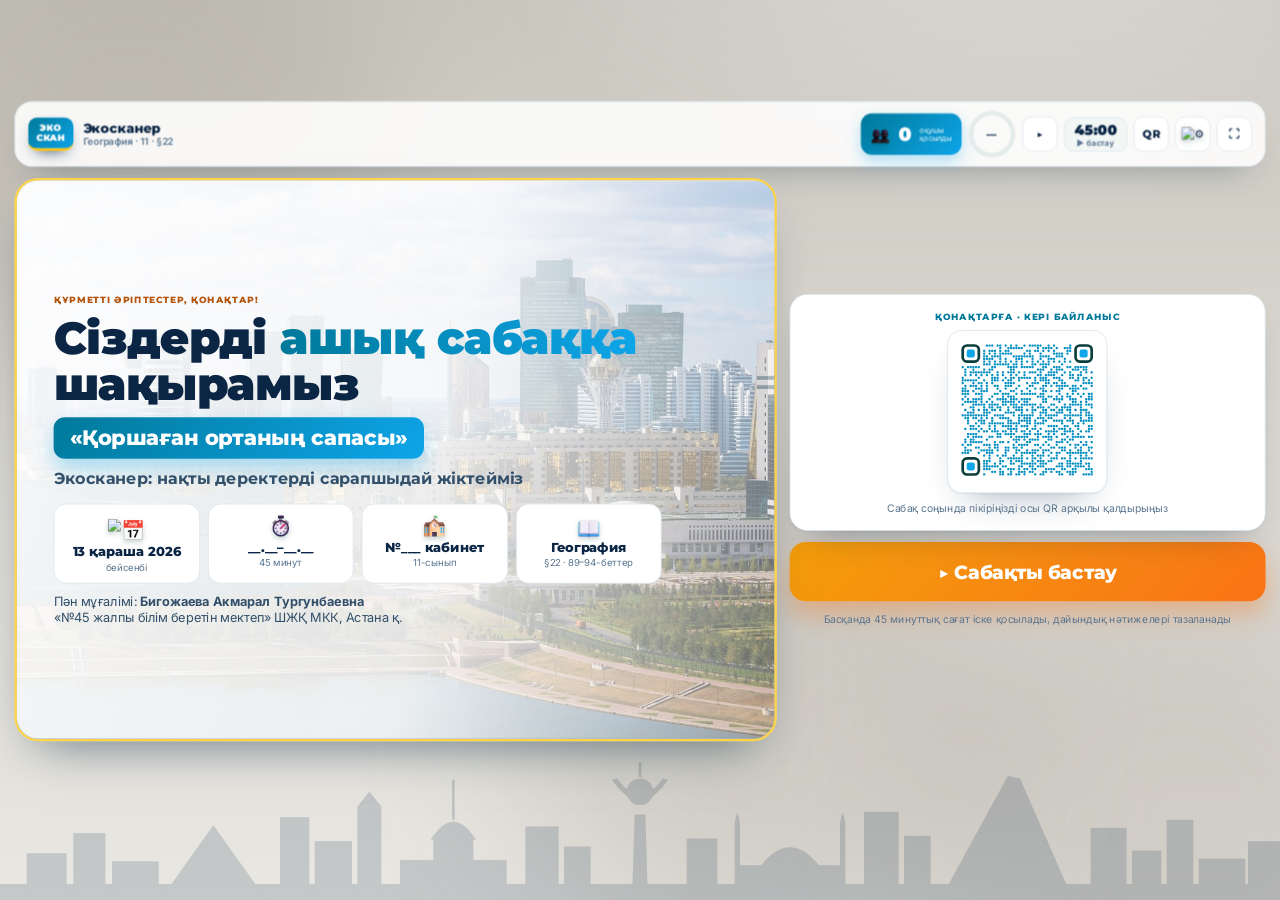
==== commit 2a15c432: "Экосканер: «Астананың аспанын ашамыз» дизайны — тұман→ашық аспан, ту түстері, Астана силуэті, «Адал " ====
--- a/ekoskaner/index.html
+++ b/ekoskaner/index.html
@@ -9,6 +9,7 @@
 <link href="https://fonts.googleapis.com/css2?family=Montserrat:wght@600;700;800;900&family=Inter:wght@400;500;600;700;800&display=swap" rel="stylesheet">
 <link rel="stylesheet" href="style.css">
 <link rel="stylesheet" href="scan.css">
+<link rel="stylesheet" href="astana.css">
 </head>
 <body>
 <div class="aurora" aria-hidden="true"><i></i><i></i><i></i></div>
--- a/ekoskaner/style.css
+++ b/ekoskaner/style.css
@@ -1,8 +1,8 @@
 :root{
-  --ink:#0B2E2A;--ink2:#2B4A46;--mut:#5B7470;--line:#E1EBE8;--bg:#F4F9F8;
-  --em:#0F766E;--em2:#10B981;--sky:#0EA5E9;--amb:#F5B700;--red:#DC2626;
-  --g1:linear-gradient(120deg,#0B3D3A 0%,#0F766E 40%,#0E9F8E 65%,#0EA5E9 100%);
-  --sh:0 1px 2px rgba(11,46,42,.06),0 22px 44px -26px rgba(11,46,42,.45);
+  --ink:#0B2545;--ink2:#2B4A46;--mut:#5B7470;--line:#E1EBE8;--bg:#F4F9F8;
+  --em:#00799A;--em2:#10B981;--sky:#0EA5E9;--amb:#F5B700;--red:#DC2626;
+  --g1:linear-gradient(120deg,#0B2545 0%,#00799A 40%,#0E9F8E 65%,#0EA5E9 100%);
+  --sh:0 1px 2px rgba(11,37,69,.06),0 22px 44px -26px rgba(11,37,69,.45);
   --d:"Montserrat",system-ui,sans-serif;--b:"Inter",system-ui,sans-serif;
 }
 *{box-sizing:border-box}[hidden]{display:none!important}
@@ -47,7 +47,7 @@
 /* ---------- кезең ---------- */
 .st{position:absolute;inset:0;display:flex;flex-direction:column;gap:16px;animation:stin .6s cubic-bezier(.2,.8,.2,1)}
 @keyframes stin{from{opacity:0;transform:translateY(16px)}}
-.hd{position:relative;overflow:hidden;padding:20px 28px 22px;border-radius:24px;background:var(--g1);color:#fff;box-shadow:0 26px 50px -30px rgba(11,61,58,.9);flex:none}
+.hd{position:relative;overflow:hidden;padding:20px 28px 22px;border-radius:24px;background:var(--g1);color:#fff;box-shadow:0 26px 50px -30px rgba(11,37,69,.9);flex:none}
 .hd::after{content:"";position:absolute;inset:auto 0 0 0;height:46px;background:url("data:image/svg+xml,%3Csvg xmlns='http://www.w3.org/2000/svg' viewBox='0 0 1200 60' preserveAspectRatio='none'%3E%3Cpath d='M0 30 C200 0 400 60 600 30 C800 0 1000 60 1200 30 V60 H0Z' fill='%23fff' fill-opacity='.10'/%3E%3C/svg%3E") 0 100%/1200px 46px repeat-x;animation:wv 16s linear infinite}
 @keyframes wv{to{background-position:-1200px 100%}}
 .hd .k{display:inline-flex;gap:8px;align-items:center;font:700 12px var(--d);letter-spacing:.14em;text-transform:uppercase;background:rgba(255,255,255,.14);border:1px solid rgba(255,255,255,.35);padding:6px 12px;border-radius:999px}
@@ -120,7 +120,7 @@
 .gtab{display:grid;grid-template-columns:repeat(4,1fr);gap:12px}.gtab div{border-radius:20px;padding:20px;color:#fff;animation:pop .5s both}.gtab b{font:900 26px var(--d);display:block;margin-bottom:8px}.gtab span{display:block;font-weight:700;font-size:17px}
 .flow{display:flex;align-items:stretch;gap:12px}.flow div{flex:1;padding:20px;border-radius:20px;background:#fff;border:1px solid var(--line);box-shadow:var(--sh);animation:pop .5s both}.flow b{font:900 40px var(--d);color:var(--em);display:block}.flow span{font:800 18px var(--d)}.flow .ar{flex:none;align-self:center;font:900 30px var(--d);color:var(--sky);background:none;border:0;box-shadow:none;padding:0}
 .facts{display:grid;grid-template-columns:repeat(3,1fr);gap:12px}.facts div{padding:14px 16px;border-radius:16px;background:#fff;border:1px solid var(--line);animation:pop .5s both}.facts b{font:900 28px var(--d);color:var(--em);display:block}.facts span{font-weight:700;font-size:15px;display:block}.facts small{color:var(--mut);font-size:12.5px}
-.chart svg{width:100%;height:auto;display:block}.chart .ax{font:600 13px var(--b);fill:#5B7470}.chart .val{font:800 14px var(--d);fill:#0B2E2A}.chart .bnd{font:700 12px var(--b);fill:#9a5a3a}
+.chart svg{width:100%;height:auto;display:block}.chart .ax{font:600 13px var(--b);fill:#5B7470}.chart .val{font:800 14px var(--d);fill:#0B2545}.chart .bnd{font:700 12px var(--b);fill:#9a5a3a}
 .ch-line{stroke-dasharray:1;stroke-dashoffset:1;animation:dl 2.2s ease forwards}@keyframes dl{to{stroke-dashoffset:0}}
 .ch-bar{animation:gb 1.3s cubic-bezier(.3,1.3,.5,1) both}@keyframes gb{from{transform:scaleY(0)}}
 video{width:100%;height:100%;object-fit:contain;background:#000;border-radius:18px}
@@ -157,7 +157,7 @@
 .verd{margin-top:10px;font:800 18px var(--d);padding:10px 14px;border-radius:12px}.verd.ok{background:#E8F8F1;color:var(--em)}.verd.bad{background:#FDECEC;color:#B91C1C}
 /* e4 */
 .tabs{display:flex;gap:8px}.tabs button{padding:10px 16px;border-radius:12px;background:#fff;border:1px solid var(--line);font:800 14px var(--d)}.tabs button.on{background:var(--ink);color:#fff;border-color:var(--ink)}
-.chat{flex:1;min-height:0;overflow:auto;border-radius:20px;padding:18px;background:linear-gradient(160deg,#0B2E2A,#0F4C47);display:flex;flex-direction:column;gap:12px}
+.chat{flex:1;min-height:0;overflow:auto;border-radius:20px;padding:18px;background:linear-gradient(160deg,#0B2545,#0F4C47);display:flex;flex-direction:column;gap:12px}
 .chat .ai{align-self:center;font:700 12px var(--d);letter-spacing:.1em;color:#FDE68A;text-transform:uppercase}
 .msg{max-width:88%;padding:12px 16px;border-radius:18px;font-size:16px;line-height:1.5}
 .msg.q{align-self:flex-end;background:var(--amb);color:#2b1d00;font-weight:700}
@@ -191,13 +191,13 @@
 .bye .wish{font:700 26px/1.45 var(--d);color:var(--ink2)}
 
 /* модаль, overlay, toast */
-.modal{position:fixed;inset:0;z-index:50;background:rgba(11,46,42,.45);display:grid;place-items:center;backdrop-filter:blur(4px)}
+.modal{position:fixed;inset:0;z-index:50;background:rgba(11,37,69,.45);display:grid;place-items:center;backdrop-filter:blur(4px)}
 .mbox{position:relative;background:#fff;border-radius:24px;padding:26px;width:min(520px,92vw);max-height:90vh;overflow:auto;text-align:center;box-shadow:var(--sh)}
 .mbox.wide{width:min(860px,94vw);text-align:left}
 .mbox .x{position:absolute;right:14px;top:12px;font-size:20px}
 #qrBig{width:min(380px,80vw);margin:14px auto}
 .mono{font:600 12px ui-monospace,monospace;color:var(--mut);word-break:break-all}
-.over{position:fixed;inset:0;z-index:60;background:rgba(11,46,42,.55);display:grid;place-items:center;backdrop-filter:blur(6px)}
+.over{position:fixed;inset:0;z-index:60;background:rgba(11,37,69,.55);display:grid;place-items:center;backdrop-filter:blur(6px)}
 .over .ob{background:#fff;border-radius:28px;padding:34px 48px;text-align:center;box-shadow:var(--sh)}
 .over .ob b{display:block;font:900 96px var(--d);color:var(--em)}
 .toast{position:fixed;left:50%;bottom:28px;transform:translate(-50%,120px);z-index:70;background:var(--ink);color:#fff;padding:12px 20px;border-radius:14px;font-weight:700;transition:transform .35s}
@@ -226,7 +226,7 @@
 .folder.vid .fshade{position:absolute;inset:0;z-index:0;background:linear-gradient(100deg,rgba(4,28,34,.92) 0%,rgba(4,28,34,.72) 45%,rgba(4,28,34,.15) 100%),linear-gradient(0deg,rgba(4,28,34,.7),transparent 45%)}
 .folder.vid>*:not(.fv):not(.fshade){position:relative;z-index:1}
 .folder.vid .stamp{position:absolute}
-.folder.vid h1{color:#fff}.folder.vid h1 span{background:linear-gradient(90deg,#5EEAD4,#7DD3FC);-webkit-background-clip:text;background-clip:text;color:transparent}
+.folder.vid h1{color:#fff}.folder.vid h1 span{background:linear-gradient(90deg,#7FDBEA,#7DD3FC);-webkit-background-clip:text;background-clip:text;color:transparent}
 .folder.vid .lbl{color:#A7F3D0}.folder.vid .gr{color:#E2F3F1}.folder.vid .muted{color:#CDE3E0!important}
 .folder.vid .pill{background:rgba(255,255,255,.14);color:#fff;border:1px solid rgba(255,255,255,.25);backdrop-filter:blur(6px)}
 .vcard{position:relative;overflow:hidden}.vcard video{position:absolute;inset:0;width:100%;height:100%;object-fit:cover}
--- a/ekoskaner/scan.css
+++ b/ekoskaner/scan.css
@@ -1,12 +1,12 @@
 /* ЭКОСКАНЕР — қосымша стильдер (style.css негізінде) */
-:root{--scan:#14B8A6;--scan2:#0EA5E9}
-.case-no{font-size:11px!important;line-height:1.05;text-align:center;background:linear-gradient(135deg,#0F766E,#0EA5E9)!important;padding:8px 10px!important}
+:root{--scan:#00AFCA;--scan2:#0EA5E9}
+.case-no{font-size:11px!important;line-height:1.05;text-align:center;background:linear-gradient(135deg,#00799A,#0EA5E9)!important;padding:8px 10px!important}
 .case-no.sm{font-size:10px!important;padding:6px 8px!important;color:#fff;border-radius:10px;font-weight:900}
 .road .pt.p0{flex:.35}
-.join-chip{display:flex;align-items:center;gap:6px;height:52px;padding:0 12px;border-radius:14px;background:linear-gradient(135deg,#0F766E,#0EA5E9);color:#fff;box-shadow:0 8px 18px rgba(14,165,233,.3)}
+.join-chip{display:flex;align-items:center;gap:6px;height:52px;padding:0 12px;border-radius:14px;background:linear-gradient(135deg,#00799A,#0EA5E9);color:#fff;box-shadow:0 8px 18px rgba(14,165,233,.3)}
 .join-chip i{font-style:normal;font-size:20px}.join-chip b{font:900 24px var(--d);min-width:24px;text-align:center}.join-chip small{font-size:9.5px;line-height:1.1;opacity:.9}
 .join-chip.off{filter:grayscale(1);opacity:.55}
-.clock{cursor:pointer;border:1px solid var(--line)}.clock.on{background:linear-gradient(135deg,#0F766E,#0EA5E9);color:#fff;border-color:transparent}.clock.on small{color:#E0F7F4}
+.clock{cursor:pointer;border:1px solid var(--line)}.clock.on{background:linear-gradient(135deg,#00799A,#0EA5E9);color:#fff;border-color:transparent}.clock.on small{color:#E0F7F4}
 .trow{display:flex;gap:10px;align-items:center;flex-wrap:wrap;margin-top:10px}.trow.c{justify-content:center}
 .fcol{display:flex;flex-direction:column;gap:10px}.c{text-align:center;align-items:center}
 .lbl.gold{color:#B45309}
@@ -17,8 +17,8 @@
 .inv-ph{position:absolute;inset:0;background-size:cover;background-position:center;animation:kb 20s ease-in-out infinite alternate}
 @keyframes kb{from{transform:scale(1)}to{transform:scale(1.1)}}
 .inv-in{position:relative;height:100%;padding:40px 46px;display:flex;flex-direction:column;gap:12px;justify-content:center;background:linear-gradient(100deg,rgba(255,255,255,.95) 0%,rgba(255,255,255,.88) 55%,rgba(255,255,255,.35) 100%)}
-.inv-in h1{font-size:56px;font-weight:900;line-height:1.04}.inv-in h1 span{background:linear-gradient(90deg,#0F766E,#0EA5E9);-webkit-background-clip:text;background-clip:text;color:transparent}
-.inv-topic{display:inline-block;align-self:flex-start;padding:10px 20px;border-radius:14px;background:linear-gradient(135deg,#0F766E,#0EA5E9);color:#fff;font:800 26px var(--d);box-shadow:0 12px 26px rgba(14,165,233,.35)}
+.inv-in h1{font-size:56px;font-weight:900;line-height:1.04}.inv-in h1 span{background:linear-gradient(90deg,#00799A,#0EA5E9);-webkit-background-clip:text;background-clip:text;color:transparent}
+.inv-topic{display:inline-block;align-self:flex-start;padding:10px 20px;border-radius:14px;background:linear-gradient(135deg,#00799A,#0EA5E9);color:#fff;font:800 26px var(--d);box-shadow:0 12px 26px rgba(14,165,233,.35)}
 .inv-sub{font:700 20px var(--d);color:var(--ink2)}
 .inv-grid{display:grid;grid-template-columns:repeat(4,1fr);gap:10px;margin-top:8px;max-width:760px}
 .inv-grid div{background:#fff;border:1px solid var(--line);border-radius:16px;padding:12px;text-align:center;display:flex;flex-direction:column;gap:2px}
@@ -32,13 +32,13 @@
 .wel2{grid-template-columns:1.5fr 1fr}
 .hook{position:relative;border-radius:26px;overflow:hidden;background-size:cover;background-position:center}
 .hook-in{position:absolute;inset:0;padding:30px 34px;display:flex;flex-direction:column;justify-content:flex-end;gap:14px;background:linear-gradient(180deg,rgba(2,20,24,.15),rgba(2,20,24,.85));color:#fff}
-.hook-in .lbl{color:#5EEAD4}.hook-in h3{font-size:32px;font-weight:900}
+.hook-in .lbl{color:#7FDBEA}.hook-in h3{font-size:32px;font-weight:900}
 .hooks{display:grid;grid-template-columns:repeat(4,1fr);gap:10px}
 .hooks div{position:relative;padding:14px;border-radius:16px;background:rgba(4,30,36,.75);border:1px solid rgba(94,234,212,.45);animation:stin .6s both}
 .hooks b{display:block;font:900 28px var(--d)}.hooks span{font-size:12.5px;opacity:.85}
 .hooks em{position:absolute;right:-8px;top:-10px;width:28px;height:28px;border-radius:50%;background:#F43F5E;font:900 17px/28px var(--d);font-style:normal;text-align:center}
 .join .qrbox{width:210px}
-.groups div{--gc:#0F766E;border-left:6px solid var(--gc)}.groups div b{margin-left:auto;font:900 20px var(--d);color:var(--gc)}
+.groups div{--gc:#00799A;border-left:6px solid var(--gc)}.groups div b{margin-left:auto;font:900 20px var(--d);color:var(--gc)}
 .bigjoin{display:flex;align-items:baseline;gap:10px;justify-content:center}.bigjoin b{font:900 54px var(--d);color:var(--em)}.bigjoin span{font-weight:700;color:var(--mut)}
 .crit div span small{color:var(--mut);font-weight:700}
 .scale.v{grid-template-columns:1fr;gap:8px}.scale.v div{padding:14px;font-size:17px}
@@ -47,7 +47,7 @@
 /* жаңа сабақ */
 .learn{grid-template-rows:auto 1fr;gap:12px}
 .lnav{display:flex;gap:8px;justify-content:center}.lnav button{padding:10px 18px;border-radius:14px;background:#fff;border:1px solid var(--line);font:800 15px var(--d)}
-.lnav button.on{background:linear-gradient(135deg,#0F766E,#0EA5E9);color:#fff;border-color:transparent;box-shadow:0 10px 20px rgba(14,165,233,.3)}
+.lnav button.on{background:linear-gradient(135deg,#00799A,#0EA5E9);color:#fff;border-color:transparent;box-shadow:0 10px 20px rgba(14,165,233,.3)}
 .lbox{display:grid;grid-template-rows:1fr auto;gap:10px;min-height:0}.lpane{min-height:0;animation:stin .5s both}
 .lfoot{display:flex;gap:12px;align-items:center}.ask{flex:1;padding:12px 16px;border-radius:14px;background:#FFF7DB;border:1px solid #FDE68A;font-size:16px;font-weight:600}
 .src2{font-size:12px;color:var(--mut);max-width:520px;text-align:right}
@@ -90,7 +90,7 @@
 .task .how{grid-column:1/3}
 .how{display:flex;align-items:center;gap:10px}
 .how div{flex:1;display:flex;align-items:center;gap:10px;padding:10px 14px;border-radius:14px;background:linear-gradient(135deg,#ECFEFF,#F0FDF4);border:1px solid #A7F3D0;font:800 15px var(--d);animation:stin .5s both}
-.how i{font-style:normal;width:30px;height:30px;border-radius:50%;display:grid;place-items:center;background:linear-gradient(135deg,#0F766E,#0EA5E9);color:#fff;flex:none}
+.how i{font-style:normal;width:30px;height:30px;border-radius:50%;display:grid;place-items:center;background:linear-gradient(135deg,#00799A,#0EA5E9);color:#fff;flex:none}
 .how span{font:900 18px var(--d);color:var(--scan)}
 .tk{overflow:auto;display:flex;flex-direction:column;gap:10px}
 .task .side{grid-row:2}
@@ -115,7 +115,7 @@
 /* 3-тапсырма */
 .t3b{grid-template-rows:auto 1fr auto}
 .dos3{display:grid;grid-template-columns:repeat(3,1fr);gap:14px;min-height:0}
-.dos{--gc:#0F766E;display:flex;flex-direction:column;gap:8px;padding:14px 16px;border-radius:22px;background:#fff;border:1px solid var(--line);border-top:6px solid var(--gc);box-shadow:0 14px 30px -18px rgba(0,40,60,.35);min-height:0;overflow:hidden}
+.dos{--gc:#00799A;display:flex;flex-direction:column;gap:8px;padding:14px 16px;border-radius:22px;background:#fff;border:1px solid var(--line);border-top:6px solid var(--gc);box-shadow:0 14px 30px -18px rgba(0,40,60,.35);min-height:0;overflow:hidden}
 .dos-h{display:flex;align-items:center;gap:8px;font-size:16px}.dos-h b{font:900 18px var(--d)}.dos-h span{margin-left:auto;font-size:11px;color:var(--mut);font-weight:700}
 .dos-g{display:flex;align-items:center;gap:8px}.gauge{width:120px;height:72px}.needle{animation:needle 1.2s cubic-bezier(.3,1.4,.5,1) both}@keyframes needle{from{transform:rotate(-90deg)}}
 .dos-k{display:flex;gap:8px;flex:1}.dos-k div{flex:1;padding:6px 10px;border-radius:12px;background:#F1F5F9;text-align:center}.dos-k small{display:block;font-size:11px;font-weight:800;color:var(--mut)}.dos-k b{font:900 24px var(--d);color:var(--gc)}
@@ -132,8 +132,8 @@
 /* қорытынды */
 .sumb{grid-template-columns:1fr 1fr 1.1fr}
 .kbars{display:flex;flex-direction:column;gap:14px;margin-top:6px}.kb{display:grid;grid-template-columns:44px 1fr 56px;gap:10px;align-items:center}.kb b{font:900 20px var(--d);color:var(--em)}.kb span{font:900 18px var(--d);text-align:right}
-.kb .tr,.gb .tr{height:18px;border-radius:9px;background:#EEF2F7;overflow:hidden}.kb .tr i{display:block;height:100%;border-radius:9px;background:linear-gradient(90deg,#14B8A6,#0EA5E9);transition:width 1s}
-.tree2{display:flex;flex-direction:column;align-items:center;gap:10px;margin-bottom:12px}.tr-root{padding:10px 18px;border-radius:14px;background:linear-gradient(135deg,#0F766E,#0EA5E9);color:#fff;font:900 16px var(--d)}
+.kb .tr,.gb .tr{height:18px;border-radius:9px;background:#EEF2F7;overflow:hidden}.kb .tr i{display:block;height:100%;border-radius:9px;background:linear-gradient(90deg,#00AFCA,#0EA5E9);transition:width 1s}
+.tree2{display:flex;flex-direction:column;align-items:center;gap:10px;margin-bottom:12px}.tr-root{padding:10px 18px;border-radius:14px;background:linear-gradient(135deg,#00799A,#0EA5E9);color:#fff;font:900 16px var(--d)}
 .tr-br{display:grid;grid-template-columns:repeat(4,1fr);gap:6px;width:100%}.tr-br div{padding:8px;border-radius:12px;background:#EEF7F5;text-align:center;animation:stin .5s both}.tr-br b{display:block;font:900 13px var(--d)}.tr-br small{font-size:10.5px;color:var(--mut)}
 .vlist div{font-size:14px}
 /* кері байланыс */
@@ -146,10 +146,10 @@
 .hwc p{font-size:19px;font-weight:600;line-height:1.5}
 .bye2{display:block;border-radius:30px;background-size:cover;background-position:center;position:relative;overflow:hidden}
 .bye-in{position:absolute;inset:0;display:flex;flex-direction:column;justify-content:center;align-items:center;text-align:center;gap:16px;padding:40px;background:linear-gradient(180deg,rgba(2,20,24,.35),rgba(2,20,24,.8));color:#fff}
-.bye-in h1{font-size:110px;font-weight:900;background:linear-gradient(90deg,#5EEAD4,#7DD3FC,#FDE68A);-webkit-background-clip:text;background-clip:text;color:transparent}
+.bye-in h1{font-size:110px;font-weight:900;background:linear-gradient(90deg,#7FDBEA,#7DD3FC,#FDE68A);-webkit-background-clip:text;background-clip:text;color:transparent}
 .bye-in .wish{font:700 28px/1.4 var(--d);max-width:1000px}.bye-in .by{opacity:.85}
 /* телефон */
-body.ph .howp{display:flex;gap:6px;margin:4px 0 10px}.howp span{flex:1;display:flex;gap:6px;align-items:center;padding:8px;border-radius:12px;background:#ECFEFF;border:1px solid #A7F3D0;font-size:12px;font-weight:800}.howp i{font-style:normal;width:20px;height:20px;border-radius:50%;background:#0F766E;color:#fff;display:grid;place-items:center;font-size:11px;flex:none}
+body.ph .howp{display:flex;gap:6px;margin:4px 0 10px}.howp span{flex:1;display:flex;gap:6px;align-items:center;padding:8px;border-radius:12px;background:#ECFEFF;border:1px solid #A7F3D0;font-size:12px;font-weight:800}.howp i{font-style:normal;width:20px;height:20px;border-radius:50%;background:#00799A;color:#fff;display:grid;place-items:center;font-size:11px;flex:none}
 body.ph .cats{grid-template-columns:1fr 1fr}body.ph .cat{min-height:90px}body.ph .labg{grid-template-columns:1fr}body.ph .ordr{grid-template-columns:1fr}
 .ph-list button.done{border-color:#86EFAC;background:#F0FDF4}.ph-list small{display:block;font-size:11px;color:var(--mut);font-weight:700}
 .gpick.col{flex-direction:column}.card.mine{margin-top:10px;font-size:15px}
@@ -159,7 +159,7 @@
 .hb div{grid-template-columns:80px 1fr 64px;font-size:12px}
 .tk .cats{min-height:180px}
 .t1leg{display:flex;gap:8px;flex-wrap:wrap}.t1leg span{padding:6px 10px;border-radius:10px;font:800 13px var(--d);color:#fff}
-.c-air{background:#0EA5E9}.c-water{background:#2563EB}.c-soil{background:#65A30D}.c-eco{background:#0F766E}
+.c-air{background:#0EA5E9}.c-water{background:#2563EB}.c-soil{background:#65A30D}.c-eco{background:#00799A}
 .t1l{display:grid;grid-template-columns:1fr 1fr;gap:8px}
 .t1r{display:flex;flex-direction:column;gap:6px;padding:10px 12px;border-radius:14px;background:#fff;border:2px solid var(--line)}
 .t1r>span{font:700 14.5px var(--b)}.t1r>div{display:flex;gap:6px}
--- a/ekoskaner/astana.css
+++ b/ekoskaner/astana.css
@@ -0,0 +1,37 @@
+/* «Астананың аспанын ашамыз» — тұман → ашық аспан · ту түстері · «Адал азамат» алтын мөрі */
+:root{
+  --ink:#0B2545;--ink2:#33506B;--mut:#5A7690;--line:#DCE6EE;--bg:#F2F8FB;
+  --em:#00799A;--em2:#00AFCA;--sky:#0EA5E9;--amb:#FEC50C;
+  --g1:linear-gradient(120deg,#0B2545 0%,#1D4E89 45%,#00799A 78%,#00AFCA 100%);
+  --sh:0 1px 2px rgba(11,37,69,.06),0 22px 44px -26px rgba(11,37,69,.45);
+  --gold:#FEC50C;--navy:#0B2545;
+}
+/* аспан сабақ бөлігіне қарай ашылады */
+.aurora{transition:background 1.2s ease}
+body[data-part="0"] .aurora,body[data-part="1"] .aurora{background:radial-gradient(900px 500px at 80% -10%,rgba(255,255,255,.35),transparent 60%),linear-gradient(180deg,#C9C6BE 0%,#DAD7D0 45%,#E9E7E2 100%)}
+body[data-part="0"] .aurora i,body[data-part="1"] .aurora i{background:#9A958A!important;opacity:.28}
+body[data-part="2"] .aurora{background:radial-gradient(900px 500px at 85% -10%,rgba(254,197,12,.12),transparent 60%),linear-gradient(180deg,#D7E1E8 0%,#E7EEF3 55%,#F1F5F8 100%)}
+body[data-part="2"] .aurora i:nth-child(1){background:#A9C3D6!important}body[data-part="2"] .aurora i:nth-child(2){background:#BFD9E6!important}
+body[data-part="3"] .aurora{background:radial-gradient(1000px 600px at 90% -10%,rgba(0,175,202,.20),transparent 60%),linear-gradient(180deg,#E3F2FA 0%,#EEF7FC 60%,#F6FAFD 100%)}
+body[data-part="3"] .aurora i:nth-child(1){background:#7FDBEA!important}body[data-part="3"] .aurora i:nth-child(2){background:#9CC9F0!important}
+body[data-part="4"] .aurora{background:radial-gradient(700px 520px at 88% 0%,rgba(254,197,12,.45),transparent 60%),linear-gradient(180deg,#BFE6F6 0%,#DDF2FB 55%,#F4FBFE 100%)}
+body[data-part="4"] .aurora i:nth-child(1){background:#7FDBEA!important}body[data-part="4"] .aurora i:nth-child(2){background:#FEC50C!important;opacity:.22}
+/* Астана силуэті */
+body::after{content:"";position:fixed;left:0;right:0;bottom:0;height:22vh;background:url(media/skyline.svg) center bottom/100% auto no-repeat;opacity:.09;z-index:0;pointer-events:none;transition:opacity 1s}
+body[data-part="0"]::after,body[data-part="1"]::after{opacity:.16}
+body[data-part="4"]::after{opacity:.12}
+/* тақырып жолағы: қошқармүйіз өрнегі */
+.hd{background:var(--g1)}
+body[data-part="0"] .hd,body[data-part="1"] .hd{background:linear-gradient(120deg,#2E3236 0%,#4B4943 55%,#6B6352 100%)}
+.hd::after{height:22px;background:url(media/ornament.svg) left bottom/40px 20px repeat-x;opacity:.55}
+.hd p{color:#E6F1F7}
+.hd .tag{color:#0B2545;background:linear-gradient(135deg,#FFE27A,#FEC50C)}
+/* «Адал азамат» алтын мөрі */
+.seal{display:inline-flex;align-items:center;gap:6px;margin-left:8px;font:800 12px var(--d);letter-spacing:.08em;text-transform:uppercase;color:#0B2545;background:#FEC50C;border:2px solid #fff;box-shadow:0 0 0 2px #FEC50C,0 8px 18px -8px rgba(254,197,12,.8);padding:5px 12px;border-radius:999px;vertical-align:middle}
+.seal::before{content:"";width:14px;height:10px;background:url(media/ornament.svg) center/contain no-repeat;filter:brightness(.25)}
+.ph-h .seal{margin:6px 0 0;font-size:11px}
+/* брендтік белгі */
+.case-no{background:linear-gradient(135deg,#0B2545,#1D4E89);box-shadow:0 8px 18px -10px #0B2545;border-bottom:3px solid #FEC50C}
+.hook-in{background:linear-gradient(180deg,rgba(30,32,34,.15),rgba(30,32,34,.88))}
+.hook-in .lbl{color:#FEC50C}
+.phen{display:inline-flex;gap:10px;align-items:center;align-self:flex-start;font:800 15px var(--d);color:#0B2545;background:#FEC50C;border-radius:999px;padding:8px 16px}
